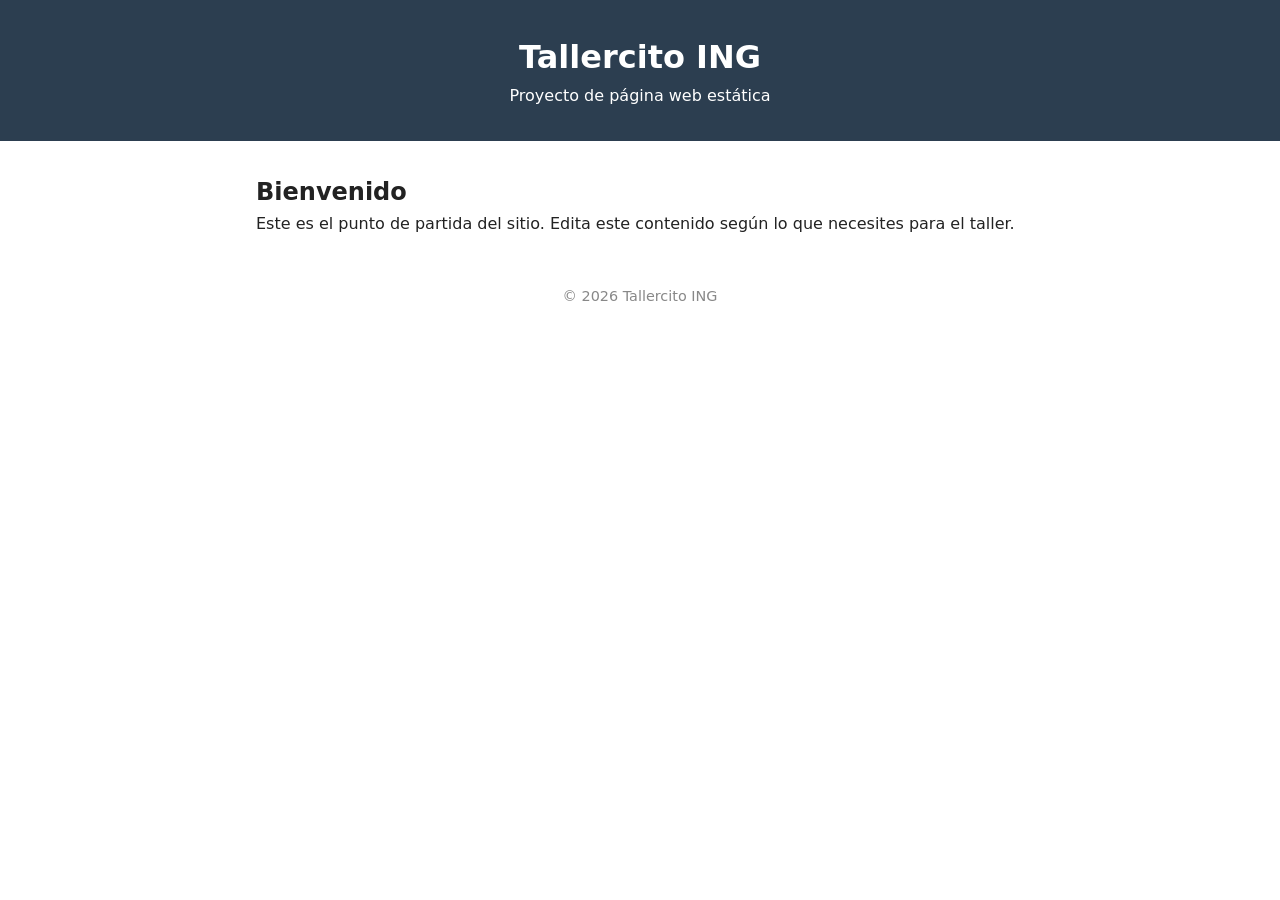
==== index.html @ 4f8bd0ad "Agrega estructura base del sitio: index.html, css y js" ====
<!DOCTYPE html>
<html lang="es">
<head>
  <meta charset="UTF-8">
  <meta name="viewport" content="width=device-width, initial-scale=1.0">
  <title>Tallercito ING</title>
  <link rel="stylesheet" href="css/styles.css">
</head>
<body>
  <header>
    <h1>Tallercito ING</h1>
    <p>Proyecto de página web estática</p>
  </header>

  <main>
    <section>
      <h2>Bienvenido</h2>
      <p>Este es el punto de partida del sitio. Edita este contenido según lo que necesites para el taller.</p>
    </section>
  </main>

  <footer>
    <p>&copy; 2026 Tallercito ING</p>
  </footer>

  <script src="js/script.js"></script>
</body>
</html>
---- css/styles.css ----
* {
  margin: 0;
  padding: 0;
  box-sizing: border-box;
}

body {
  font-family: system-ui, -apple-system, sans-serif;
  line-height: 1.6;
  color: #222;
}

header {
  background: #2c3e50;
  color: #fff;
  padding: 2rem 1rem;
  text-align: center;
}

main {
  max-width: 800px;
  margin: 2rem auto;
  padding: 0 1rem;
}

section {
  margin-bottom: 2rem;
}

footer {
  text-align: center;
  padding: 1rem;
  color: #888;
  font-size: 0.9rem;
}
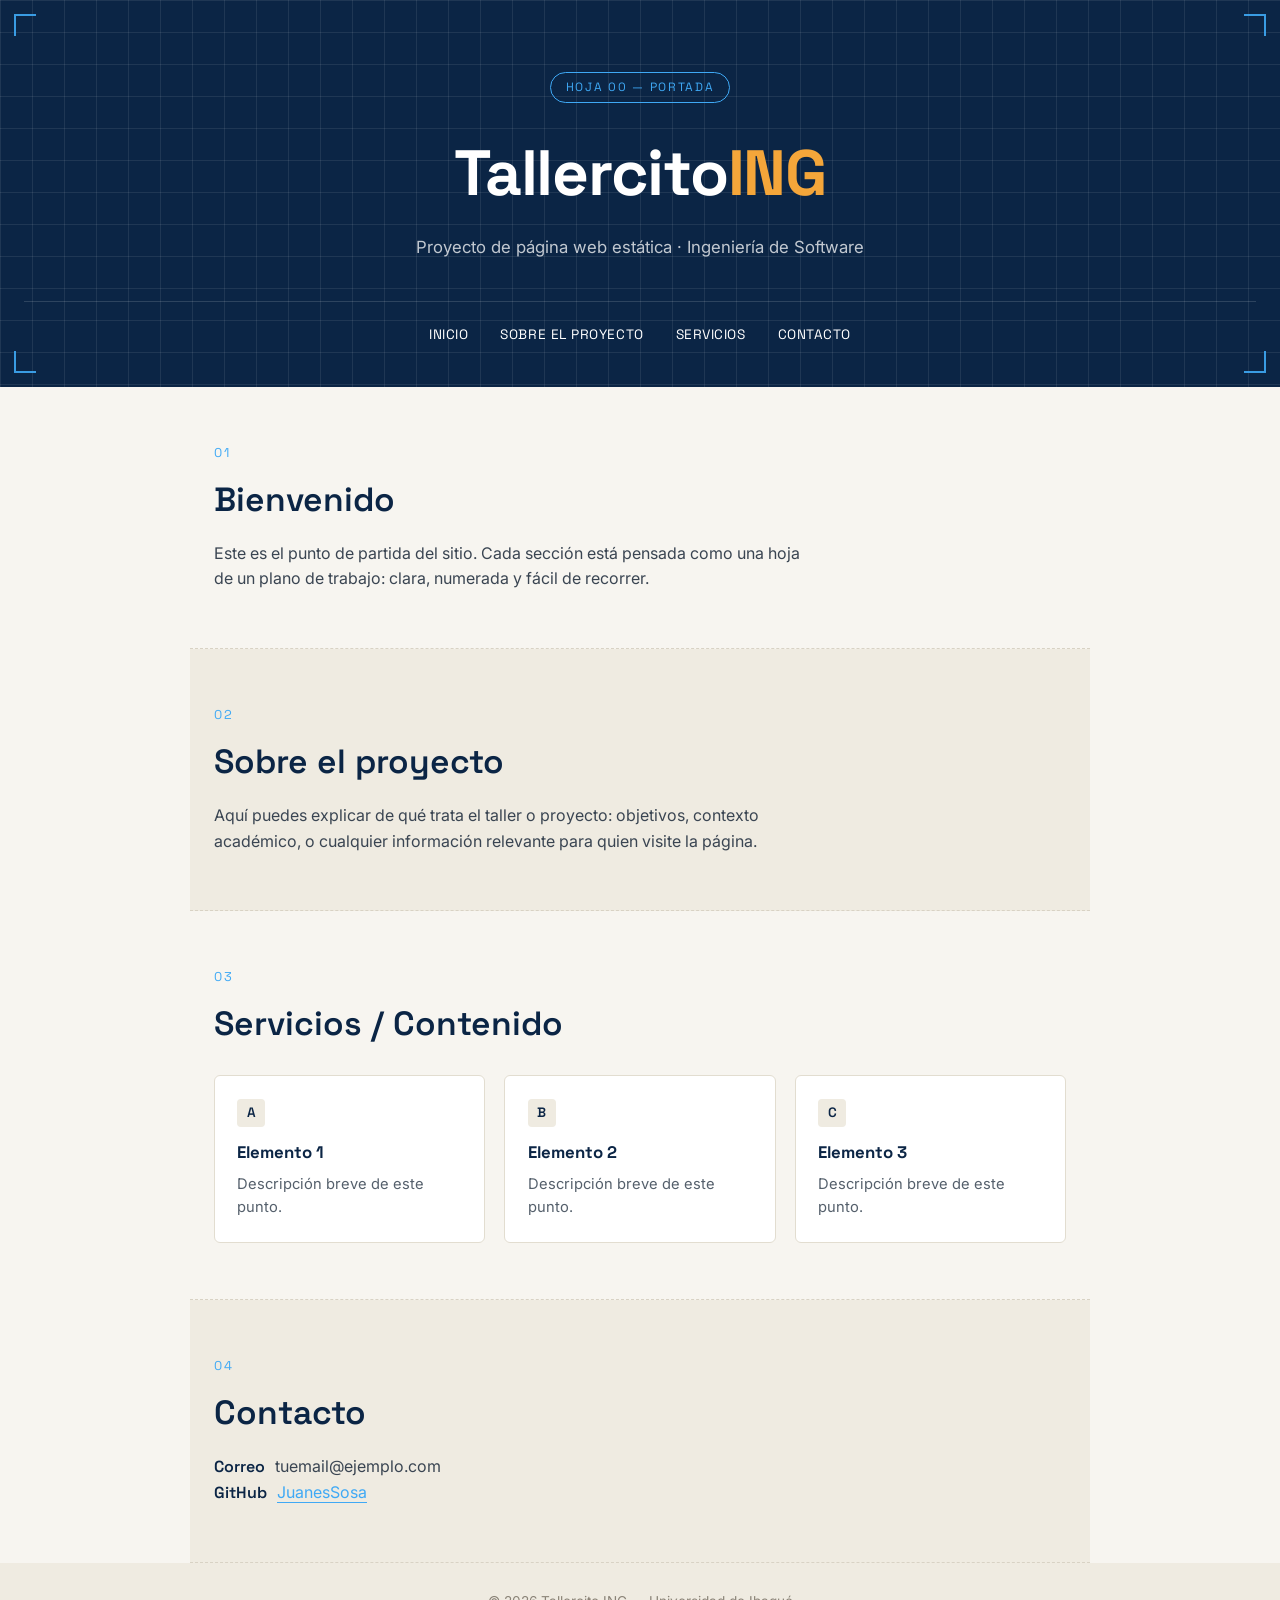
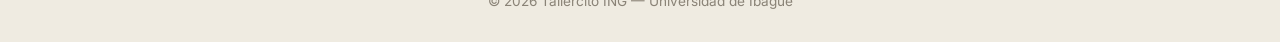
==== commit 0b7feb7a: "Rediseño visual asi de tranqui" ====
--- a/index.html
+++ b/index.html
@@ -4,23 +4,81 @@
   <meta charset="UTF-8">
   <meta name="viewport" content="width=device-width, initial-scale=1.0">
   <title>Tallercito ING</title>
+  <link rel="preconnect" href="https://fonts.googleapis.com">
+  <link rel="preconnect" href="https://fonts.gstatic.com" crossorigin>
+  <link href="https://fonts.googleapis.com/css2?family=Space+Grotesk:wght@400;500;600;700&family=Inter:wght@400;500;600&display=swap" rel="stylesheet">
   <link rel="stylesheet" href="css/styles.css">
 </head>
 <body>
-  <header>
-    <h1>Tallercito ING</h1>
-    <p>Proyecto de página web estática</p>
+
+  <header class="hero">
+    <div class="hero__grid"></div>
+    <span class="corner corner--tl"></span>
+    <span class="corner corner--tr"></span>
+    <span class="corner corner--bl"></span>
+    <span class="corner corner--br"></span>
+
+    <div class="hero__content">
+      <span class="eyebrow">Hoja 00 — Portada</span>
+      <h1>Tallercito<span class="accent">ING</span></h1>
+      <p class="hero__sub">Proyecto de página web estática · Ingeniería de Software</p>
+    </div>
+
+    <nav class="navbar">
+      <ul>
+        <li><a href="#inicio">Inicio</a></li>
+        <li><a href="#sobre">Sobre el proyecto</a></li>
+        <li><a href="#servicios">Servicios</a></li>
+        <li><a href="#contacto">Contacto</a></li>
+      </ul>
+    </nav>
   </header>
 
   <main>
-    <section>
+    <section id="inicio" class="sheet">
+      <span class="sheet__num">01</span>
       <h2>Bienvenido</h2>
-      <p>Este es el punto de partida del sitio. Edita este contenido según lo que necesites para el taller.</p>
+      <p>Este es el punto de partida del sitio. Cada sección está pensada como una hoja de un plano de trabajo: clara, numerada y fácil de recorrer.</p>
+    </section>
+
+    <section id="sobre" class="sheet sheet--alt">
+      <span class="sheet__num">02</span>
+      <h2>Sobre el proyecto</h2>
+      <p>Aquí puedes explicar de qué trata el taller o proyecto: objetivos, contexto académico, o cualquier información relevante para quien visite la página.</p>
+    </section>
+
+    <section id="servicios" class="sheet">
+      <span class="sheet__num">03</span>
+      <h2>Servicios / Contenido</h2>
+      <div class="cards">
+        <div class="card">
+          <span class="card__mark">A</span>
+          <h3>Elemento 1</h3>
+          <p>Descripción breve de este punto.</p>
+        </div>
+        <div class="card">
+          <span class="card__mark">B</span>
+          <h3>Elemento 2</h3>
+          <p>Descripción breve de este punto.</p>
+        </div>
+        <div class="card">
+          <span class="card__mark">C</span>
+          <h3>Elemento 3</h3>
+          <p>Descripción breve de este punto.</p>
+        </div>
+      </div>
+    </section>
+
+    <section id="contacto" class="sheet sheet--alt sheet--contact">
+      <span class="sheet__num">04</span>
+      <h2>Contacto</h2>
+      <p><span class="label">Correo</span> tuemail@ejemplo.com</p>
+      <p><span class="label">GitHub</span> <a href="https://github.com/JuanesSosa" target="_blank" rel="noopener">JuanesSosa</a></p>
     </section>
   </main>
 
   <footer>
-    <p>&copy; 2026 Tallercito ING</p>
+    <p>&copy; 2026 Tallercito ING — Universidad de Ibagué</p>
   </footer>
 
   <script src="js/script.js"></script>
--- a/css/styles.css
+++ b/css/styles.css
@@ -1,3 +1,15 @@
+:root {
+  --ink: #16202A;
+  --blueprint: #0B2545;
+  --blueprint-line: rgba(255, 255, 255, 0.14);
+  --paper: #F7F5F0;
+  --paper-alt: #EFEBE1;
+  --cyan: #3FA9F5;
+  --amber: #F4A63A;
+  --font-display: 'Space Grotesk', system-ui, sans-serif;
+  --font-body: 'Inter', system-ui, sans-serif;
+}
+
 * {
   margin: 0;
   padding: 0;
@@ -5,31 +17,243 @@
 }
 
 body {
-  font-family: system-ui, -apple-system, sans-serif;
+  font-family: var(--font-body);
   line-height: 1.6;
-  color: #222;
-}
-
-header {
-  background: #2c3e50;
+  color: var(--ink);
+  background: var(--paper);
+}
+
+/* ---------- HERO / HEADER ---------- */
+
+.hero {
+  position: relative;
+  background: var(--blueprint);
   color: #fff;
-  padding: 2rem 1rem;
+  padding: 3rem 1.5rem 2.5rem;
+  overflow: hidden;
+}
+
+.hero__grid {
+  position: absolute;
+  inset: 0;
+  background-image:
+    linear-gradient(var(--blueprint-line) 1px, transparent 1px),
+    linear-gradient(90deg, var(--blueprint-line) 1px, transparent 1px);
+  background-size: 32px 32px;
+  opacity: 0.6;
+  pointer-events: none;
+}
+
+.corner {
+  position: absolute;
+  width: 22px;
+  height: 22px;
+  border: 2px solid var(--cyan);
+  opacity: 0.9;
+}
+.corner--tl { top: 14px; left: 14px; border-right: none; border-bottom: none; }
+.corner--tr { top: 14px; right: 14px; border-left: none; border-bottom: none; }
+.corner--bl { bottom: 14px; left: 14px; border-right: none; border-top: none; }
+.corner--br { bottom: 14px; right: 14px; border-left: none; border-top: none; }
+
+.hero__content {
+  position: relative;
+  max-width: 900px;
+  margin: 0 auto;
   text-align: center;
-}
+  padding: 1.5rem 0 2.5rem;
+}
+
+.eyebrow {
+  display: inline-block;
+  font-family: var(--font-display);
+  font-size: 0.75rem;
+  letter-spacing: 0.14em;
+  text-transform: uppercase;
+  color: var(--cyan);
+  border: 1px solid var(--cyan);
+  border-radius: 999px;
+  padding: 0.3rem 0.9rem;
+  margin-bottom: 1.2rem;
+}
+
+.hero h1 {
+  font-family: var(--font-display);
+  font-weight: 700;
+  font-size: clamp(2.4rem, 6vw, 4rem);
+  letter-spacing: -0.02em;
+}
+
+.hero h1 .accent {
+  color: var(--amber);
+}
+
+.hero__sub {
+  margin-top: 0.6rem;
+  font-size: 1.05rem;
+  color: rgba(255, 255, 255, 0.75);
+}
+
+.navbar {
+  position: relative;
+  border-top: 1px solid var(--blueprint-line);
+  padding-top: 1.2rem;
+}
+
+.navbar ul {
+  list-style: none;
+  display: flex;
+  justify-content: center;
+  gap: 2rem;
+  flex-wrap: wrap;
+}
+
+.navbar a {
+  font-family: var(--font-display);
+  font-size: 0.85rem;
+  letter-spacing: 0.04em;
+  text-transform: uppercase;
+  color: #fff;
+  text-decoration: none;
+  padding-bottom: 0.3rem;
+  border-bottom: 2px solid transparent;
+  transition: border-color 0.2s ease, color 0.2s ease;
+}
+
+.navbar a:hover,
+.navbar a:focus-visible {
+  border-color: var(--amber);
+  color: var(--amber);
+}
+
+/* ---------- SECTIONS ("sheets") ---------- */
 
 main {
-  max-width: 800px;
-  margin: 2rem auto;
-  padding: 0 1rem;
-}
-
-section {
-  margin-bottom: 2rem;
-}
+  max-width: 900px;
+  margin: 0 auto;
+}
+
+.sheet {
+  position: relative;
+  padding: 3.5rem 1.5rem;
+  scroll-margin-top: 1rem;
+  border-bottom: 1px dashed #D8D2C4;
+}
+
+.sheet--alt {
+  background: var(--paper-alt);
+}
+
+.sheet__num {
+  display: block;
+  font-family: var(--font-display);
+  font-size: 0.8rem;
+  letter-spacing: 0.12em;
+  color: var(--cyan);
+  margin-bottom: 0.6rem;
+}
+
+.sheet h2 {
+  font-family: var(--font-display);
+  font-weight: 600;
+  font-size: clamp(1.5rem, 3vw, 2.1rem);
+  margin-bottom: 0.9rem;
+  color: var(--blueprint);
+}
+
+.sheet p {
+  max-width: 60ch;
+  color: #3A4552;
+}
+
+.label {
+  font-family: var(--font-display);
+  font-weight: 600;
+  color: var(--blueprint);
+  margin-right: 0.4rem;
+}
+
+.sheet--contact a {
+  color: var(--cyan);
+  text-decoration: none;
+  border-bottom: 1px solid var(--cyan);
+}
+
+.sheet--contact a:hover {
+  color: var(--amber);
+  border-color: var(--amber);
+}
+
+/* ---------- CARDS ---------- */
+
+.cards {
+  display: grid;
+  grid-template-columns: repeat(auto-fit, minmax(220px, 1fr));
+  gap: 1.2rem;
+  margin-top: 1.5rem;
+}
+
+.card {
+  position: relative;
+  background: #fff;
+  border: 1px solid #E2DDD0;
+  border-radius: 6px;
+  padding: 1.4rem;
+  transition: transform 0.2s ease, box-shadow 0.2s ease;
+}
+
+.card:hover {
+  transform: translateY(-3px);
+  box-shadow: 0 10px 24px rgba(11, 37, 69, 0.1);
+}
+
+.card__mark {
+  display: inline-flex;
+  align-items: center;
+  justify-content: center;
+  width: 28px;
+  height: 28px;
+  font-family: var(--font-display);
+  font-weight: 600;
+  font-size: 0.85rem;
+  color: var(--blueprint);
+  background: var(--paper-alt);
+  border-radius: 4px;
+  margin-bottom: 0.8rem;
+}
+
+.card h3 {
+  font-family: var(--font-display);
+  font-size: 1.05rem;
+  margin-bottom: 0.4rem;
+  color: var(--blueprint);
+}
+
+.card p {
+  font-size: 0.92rem;
+  color: #55606C;
+}
+
+/* ---------- FOOTER ---------- */
 
 footer {
   text-align: center;
-  padding: 1rem;
-  color: #888;
-  font-size: 0.9rem;
-}
+  padding: 1.8rem;
+  color: #8A8377;
+  font-size: 0.85rem;
+  background: var(--paper-alt);
+}
+
+/* ---------- ACCESSIBILITY ---------- */
+
+a:focus-visible,
+button:focus-visible {
+  outline: 2px solid var(--amber);
+  outline-offset: 2px;
+}
+
+@media (prefers-reduced-motion: reduce) {
+  .card {
+    transition: none;
+  }
+}
